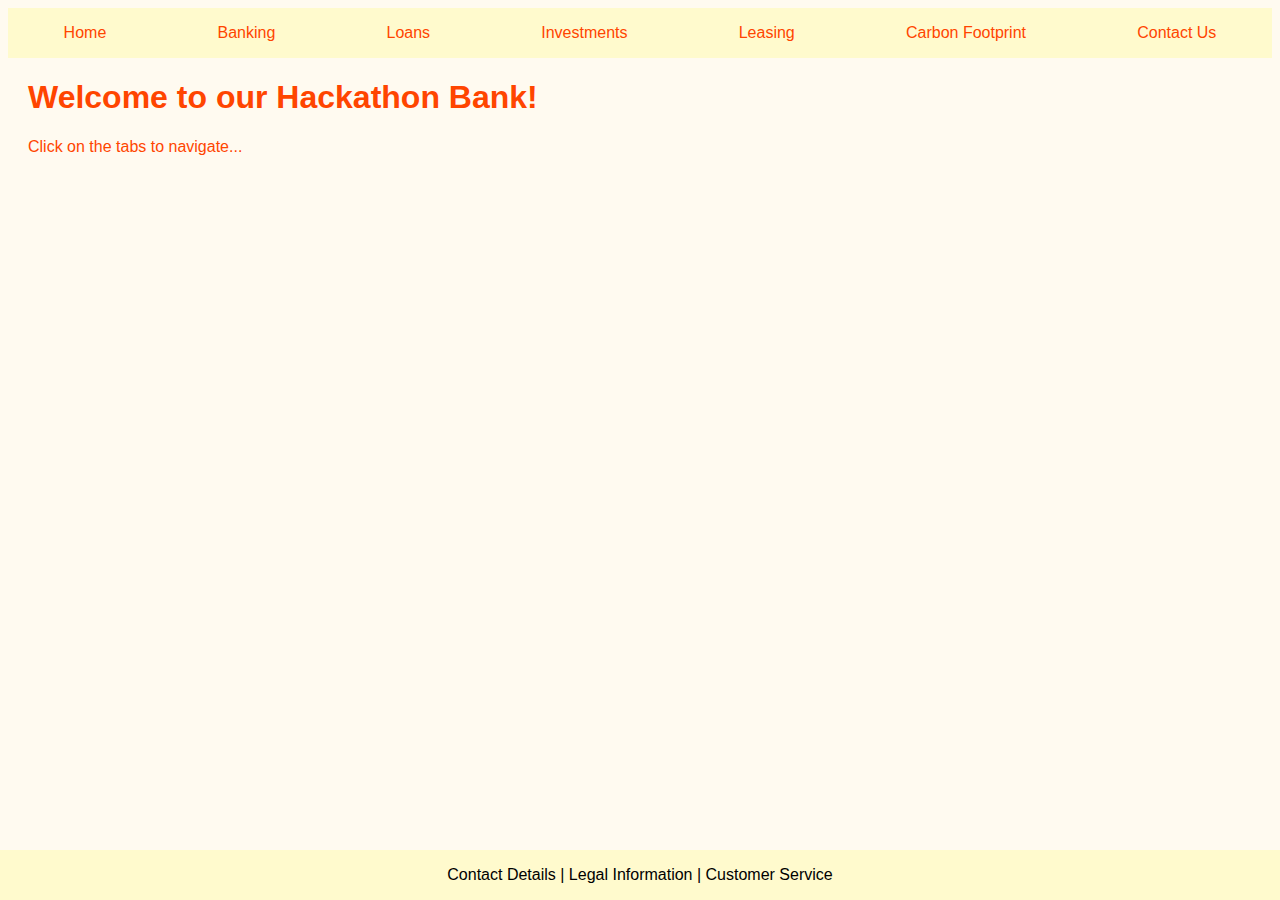
==== index.html @ d8b6afae "add leasing menu" ====
<!DOCTYPE html>
<html>
<head>
    <link rel="stylesheet" href="style.css">
</head>
<body>
    <div id="nav">
        <div>Home</div>
        <div>Banking</div>
        <div>Loans</div>
        <div>Investments</div>
        <div>Leasing</div>
        <div id="carbonFootprintTab">Carbon Footprint</div>
        <div>Contact Us</div>
    </div>
    <div id="mainContent">
        <h1>Welcome to our Hackathon Bank!</h1>
        <p>Click on the tabs to navigate...</p>
    </div>
    <div id="footer">
        <p>Contact Details | Legal Information | Customer Service</p>
    </div>
    <script src="script.js"></script>
</body>
</html>
---- style.css ----
body {
    font-family: Arial, sans-serif;
    background-color: #FFFAF0;
    color: #FF4500;
}
#nav {
    background-color: #FFFACD;
    height: 50px;
    display: flex;
    justify-content: space-around;
    align-items: center;
}
#mainContent {
    margin: 20px;
}
#footer {
    background-color: #FFFACD;
    position: fixed;
    left: 0;
    bottom: 0;
    width: 100%;
    text-align: center;
    color: black;
}
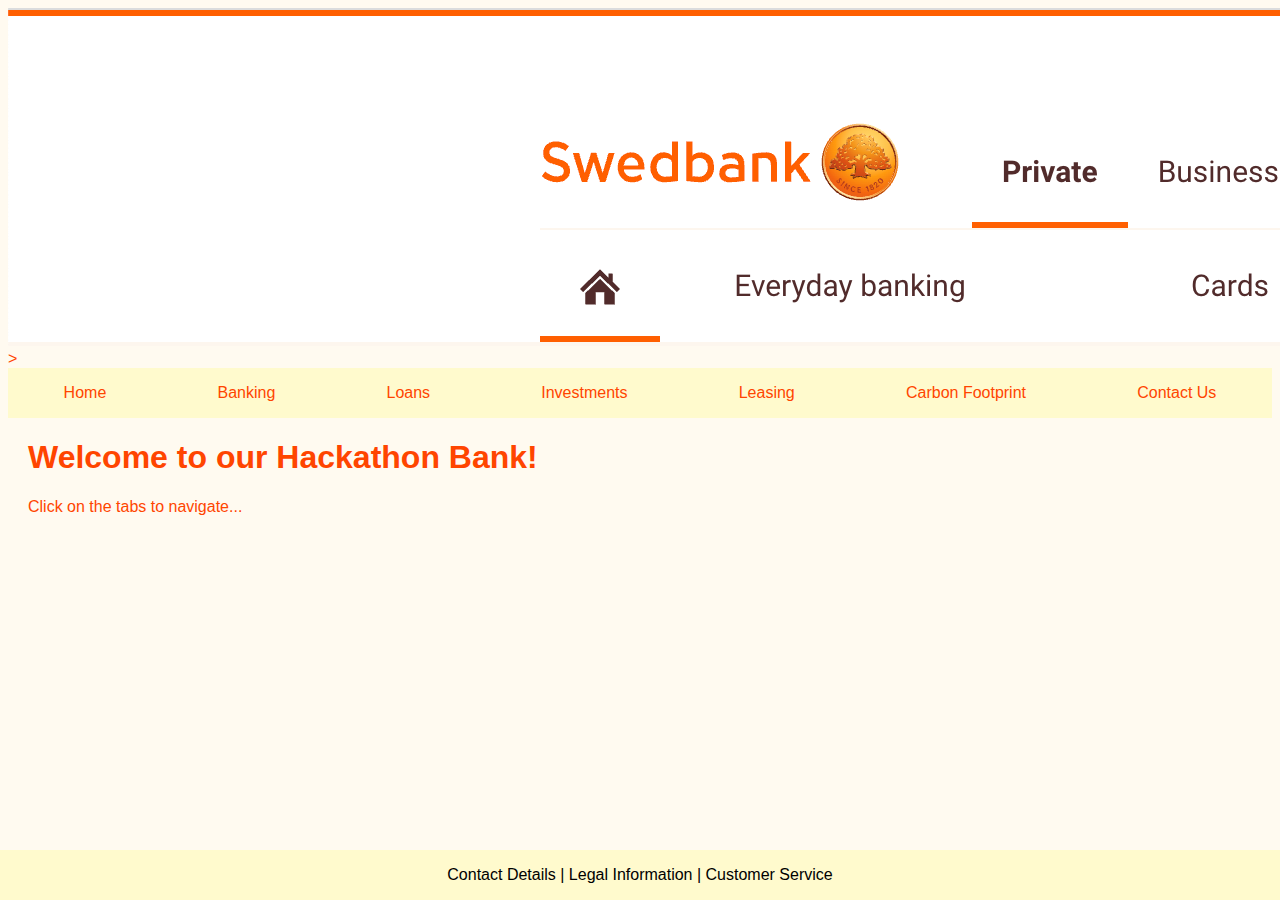
==== commit 9dfb51b4: "header png added" ====
--- a/index.html
+++ b/index.html
@@ -4,6 +4,9 @@
     <link rel="stylesheet" href="style.css">
 </head>
 <body>
+<div>
+    <img src="header.png" alt="">
+</div>>
     <div id="nav">
         <div>Home</div>
         <div>Banking</div>
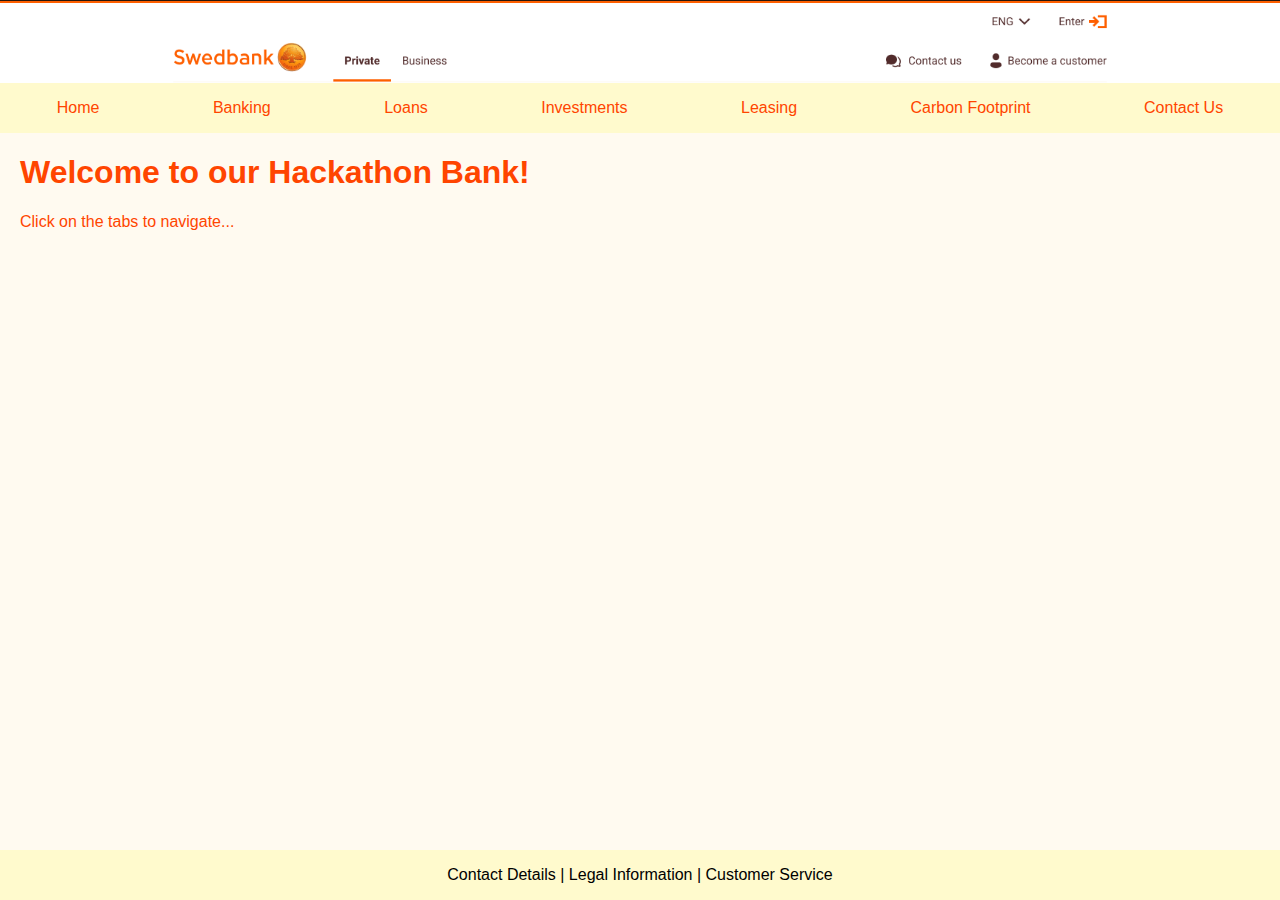
==== commit c1615af9: "change the header image" ====
--- a/index.html
+++ b/index.html
@@ -2,11 +2,29 @@
 <html>
 <head>
     <link rel="stylesheet" href="style.css">
+    <style>
+        html, body {
+            margin: 0;
+            padding: 0;
+            height: 100%;
+        }
+        .container {
+            display: flex;
+            justify-content: center;
+            align-items: baseline;
+
+        }
+
+        .container img {
+            max-width: 100%;
+            max-height: 100%;
+        }
+    </style>
 </head>
 <body>
-<div>
-    <img src="header.png" alt="">
-</div>>
+    <div class="container">
+        <img src="header2.png" alt="Your Image">
+    </div>
     <div id="nav">
         <div>Home</div>
         <div>Banking</div>
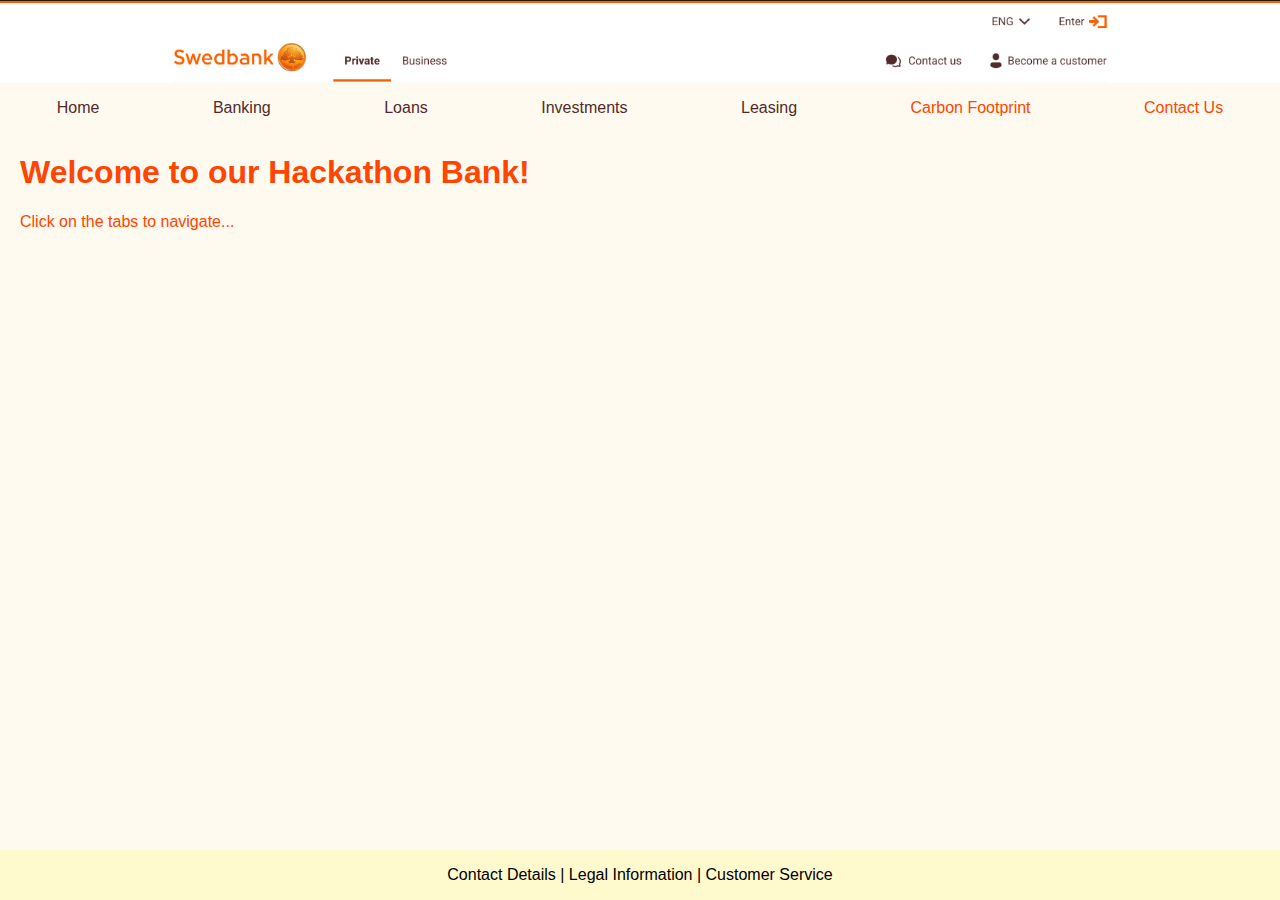
==== commit 037d085b: "colur changed, style removed to the style file" ====
--- a/index.html
+++ b/index.html
@@ -2,35 +2,17 @@
 <html>
 <head>
     <link rel="stylesheet" href="style.css">
-    <style>
-        html, body {
-            margin: 0;
-            padding: 0;
-            height: 100%;
-        }
-        .container {
-            display: flex;
-            justify-content: center;
-            align-items: baseline;
-
-        }
-
-        .container img {
-            max-width: 100%;
-            max-height: 100%;
-        }
-    </style>
 </head>
 <body>
     <div class="container">
         <img src="header2.png" alt="Your Image">
     </div>
     <div id="nav">
-        <div>Home</div>
-        <div>Banking</div>
-        <div>Loans</div>
-        <div>Investments</div>
-        <div>Leasing</div>
+        <div class="home">Home</div>
+        <div class="home">Banking</div>
+        <div class="home">Loans</div>
+        <div class="home">Investments</div>
+        <div class="home">Leasing</div>
         <div id="carbonFootprintTab">Carbon Footprint</div>
         <div>Contact Us</div>
     </div>
--- a/style.css
+++ b/style.css
@@ -4,7 +4,7 @@
     color: #FF4500;
 }
 #nav {
-    background-color: #FFFACD;
+    background-color: #FFFAF0;
     height: 50px;
     display: flex;
     justify-content: space-around;
@@ -22,3 +22,24 @@
     text-align: center;
     color: black;
 }
+
+.home{
+    color: #512b2b;
+}
+
+html, body {
+    margin: 0;
+    padding: 0;
+    height: 100%;
+}
+.container {
+    display: flex;
+    justify-content: center;
+    align-items: baseline;
+
+}
+
+.container img {
+    max-width: 100%;
+    max-height: 100%;
+}
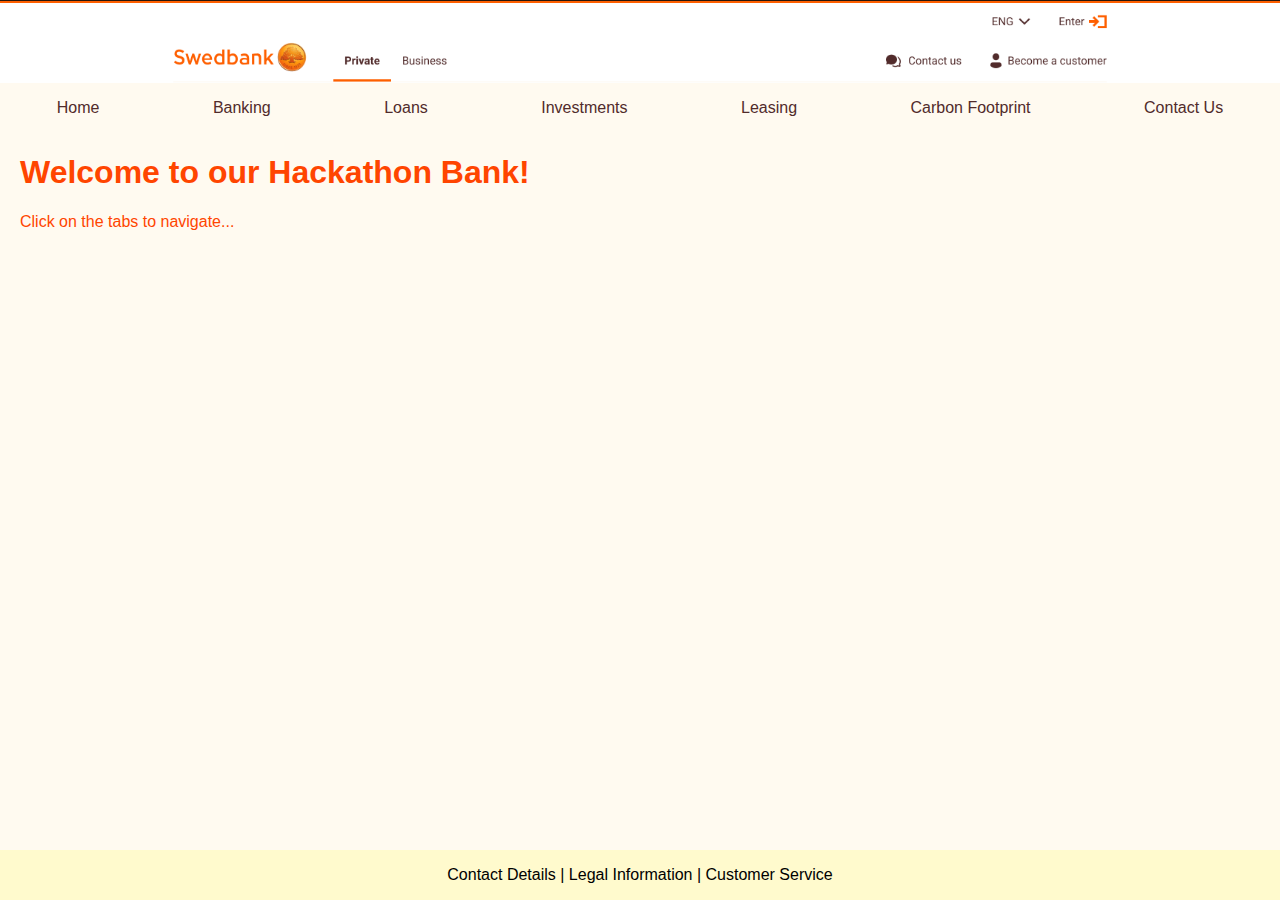
==== commit b68c86c6: "colur changed, for contact us" ====
--- a/index.html
+++ b/index.html
@@ -13,8 +13,8 @@
         <div class="home">Loans</div>
         <div class="home">Investments</div>
         <div class="home">Leasing</div>
-        <div id="carbonFootprintTab">Carbon Footprint</div>
-        <div>Contact Us</div>
+        <div class="home" id="carbonFootprintTab">Carbon Footprint</div>
+        <div class="home">Contact Us</div>
     </div>
     <div id="mainContent">
         <h1>Welcome to our Hackathon Bank!</h1>
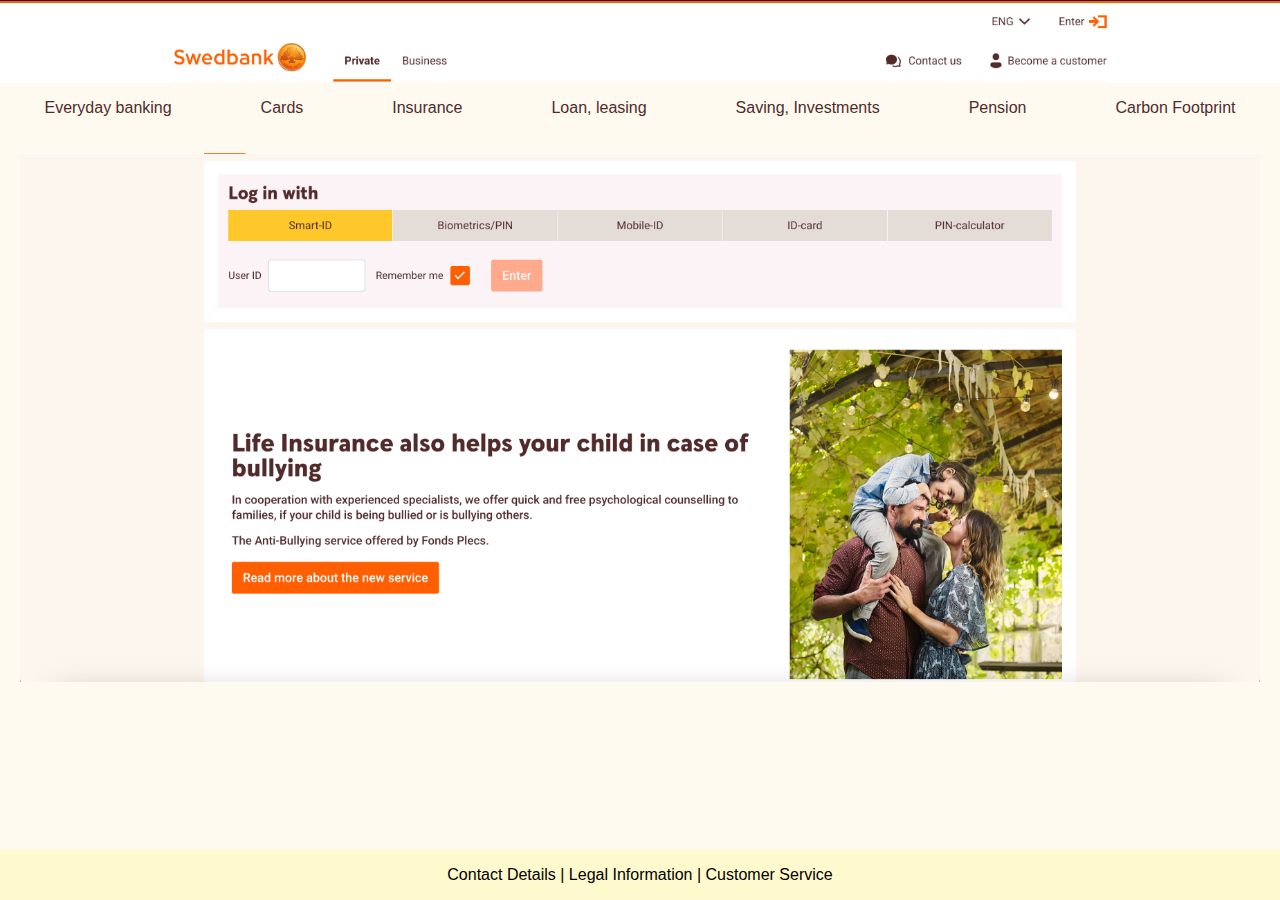
==== commit 416efd1d: "middle of the page designed" ====
--- a/index.html
+++ b/index.html
@@ -8,17 +8,16 @@
         <img src="header2.png" alt="Your Image">
     </div>
     <div id="nav">
-        <div class="home">Home</div>
-        <div class="home">Banking</div>
-        <div class="home">Loans</div>
-        <div class="home">Investments</div>
-        <div class="home">Leasing</div>
-        <div class="home" id="carbonFootprintTab">Carbon Footprint</div>
-        <div class="home">Contact Us</div>
+        <div class="home">Everyday banking</div>
+        <div class="home">Cards</div>
+        <div class="home">Insurance</div>
+        <div class="home">Loan, leasing</div>
+        <div class="home">Saving, Investments</div>
+        <div class="home">Pension</div>
+        <div class="home" id="carbonFootprintTab"><a href="#">Carbon Footprint</a></div>
     </div>
     <div id="mainContent">
-        <h1>Welcome to our Hackathon Bank!</h1>
-        <p>Click on the tabs to navigate...</p>
+        <img class="homepage" src="homepage.png" alt="Your Image">
     </div>
     <div id="footer">
         <p>Contact Details | Legal Information | Customer Service</p>
--- a/style.css
+++ b/style.css
@@ -43,3 +43,20 @@
     max-width: 100%;
     max-height: 100%;
 }
+
+a:link {
+    color: #512b2b;
+    background-color: transparent;
+    text-decoration: none;
+}
+
+a:visited {
+    color: #512b2b;
+    background-color: transparent;
+    text-decoration: none;
+}
+
+.homepage{
+    width: 100%;
+    height: 100%;
+}
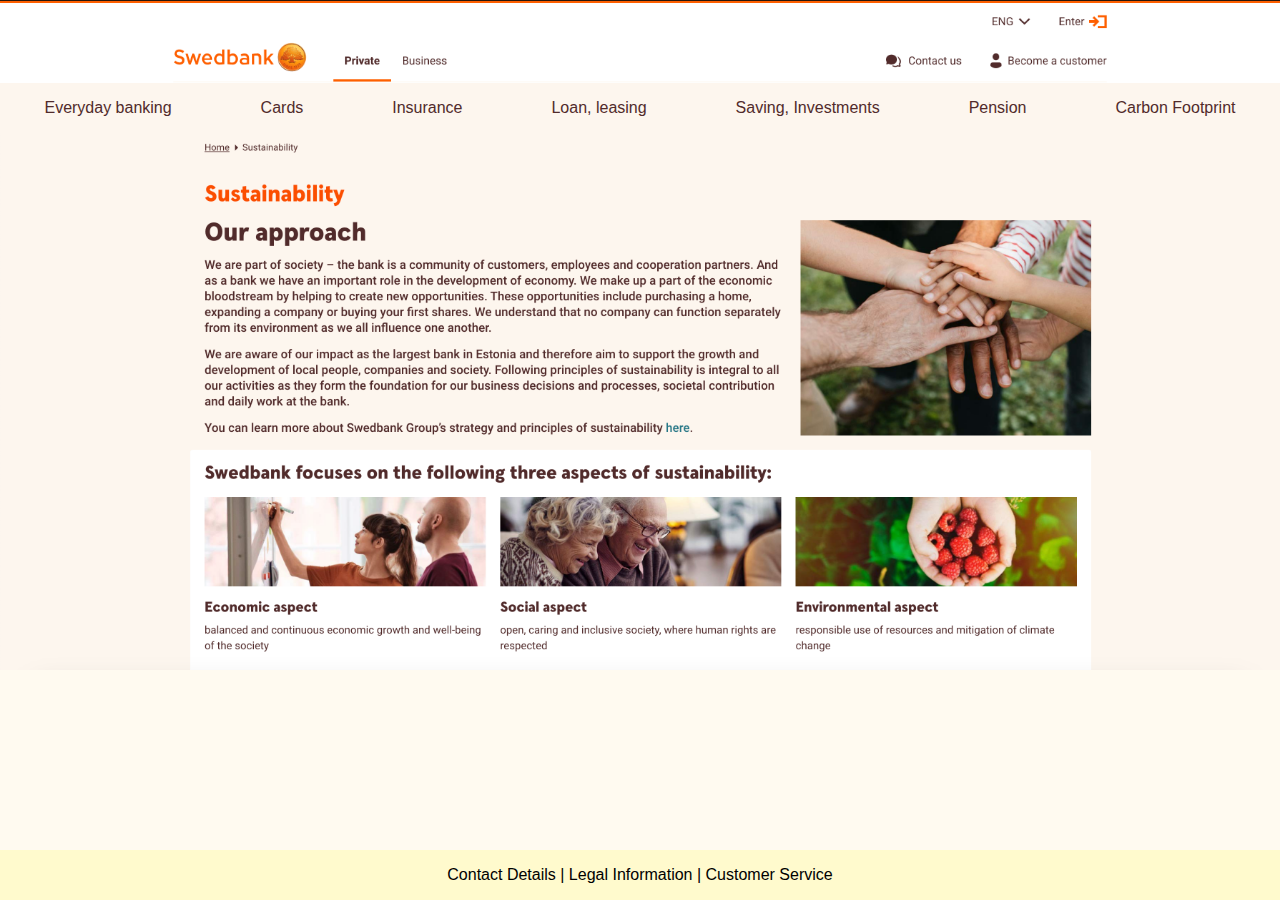
==== commit baa6aca4: "add calculator pages" ====
--- a/index.html
+++ b/index.html
@@ -14,7 +14,7 @@
         <div class="home">Loan, leasing</div>
         <div class="home">Saving, Investments</div>
         <div class="home">Pension</div>
-        <div class="home" id="carbonFootprintTab"><a href="#">Carbon Footprint</a></div>
+        <div class="home" id="carbonFootprintTab"><a href="calculator.html">Carbon Footprint</a></div>
     </div>
     <div id="mainContent">
         <img class="homepage" src="homepage.png" alt="Your Image">
--- a/style.css
+++ b/style.css
@@ -4,14 +4,11 @@
     color: #FF4500;
 }
 #nav {
-    background-color: #FFFAF0;
+    background-color: #fdf6ee;
     height: 50px;
     display: flex;
     justify-content: space-around;
     align-items: center;
-}
-#mainContent {
-    margin: 20px;
 }
 #footer {
     background-color: #FFFACD;
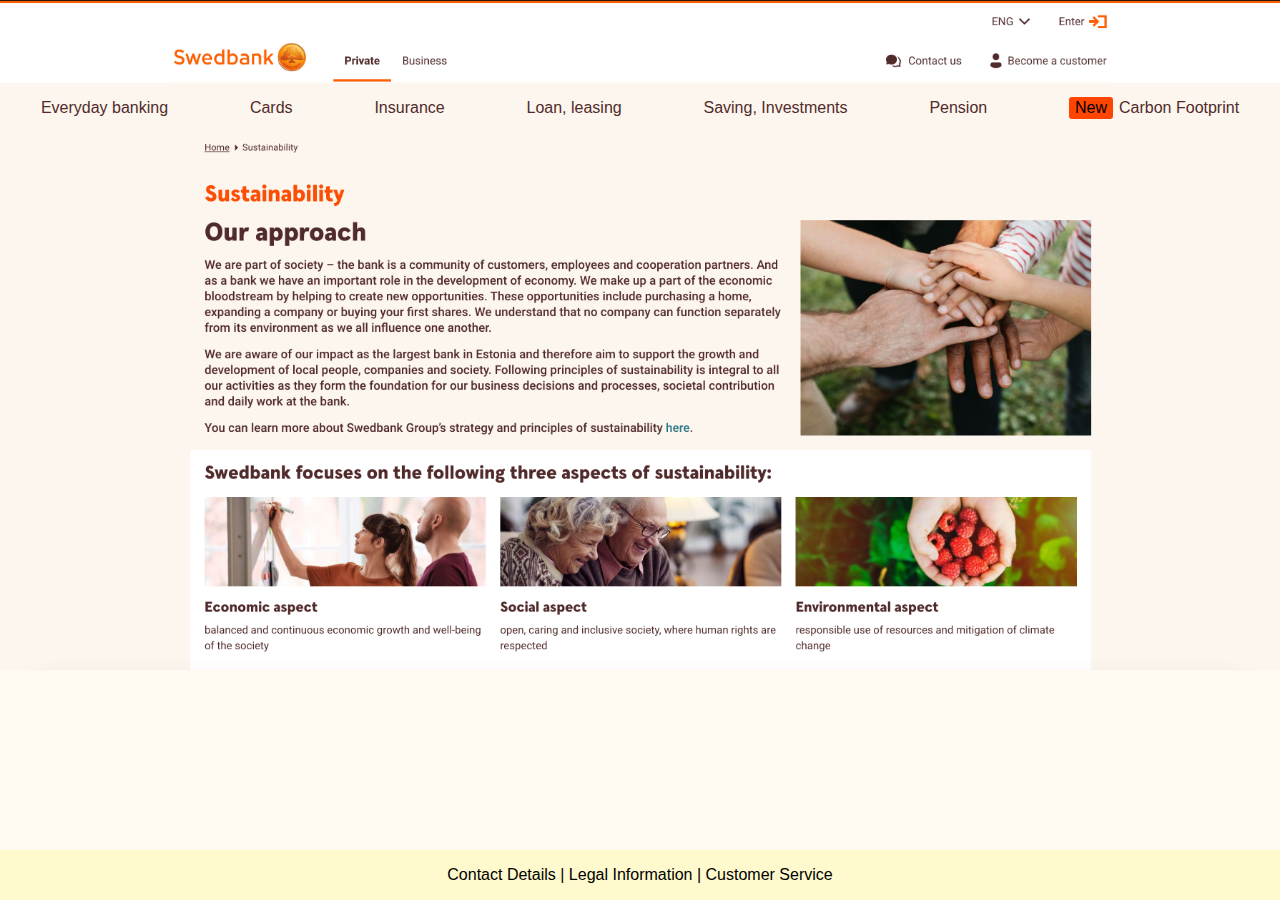
==== commit 1bbc0d9e: "new label added" ====
--- a/index.html
+++ b/index.html
@@ -2,6 +2,7 @@
 <html>
 <head>
     <link rel="stylesheet" href="style.css">
+
 </head>
 <body>
     <div class="container">
@@ -14,7 +15,9 @@
         <div class="home">Loan, leasing</div>
         <div class="home">Saving, Investments</div>
         <div class="home">Pension</div>
-        <div class="home" id="carbonFootprintTab"><a href="calculator.html">Carbon Footprint</a></div>
+        <div class="home" id="carbonFootprintTab">
+            <a href="calculator.html">Carbon Footprint</a>
+        </div>
     </div>
     <div id="mainContent">
         <img class="homepage" src="homepage.png" alt="Your Image">
--- a/style.css
+++ b/style.css
@@ -57,3 +57,12 @@
     width: 100%;
     height: 100%;
 }
+.home a::before {
+    content: "New";
+    display: inline-block;
+    background-color: #FF4500;
+    color: black;
+    padding: 2px 6px;
+    border-radius: 3px;
+    margin-right: 6px;
+}